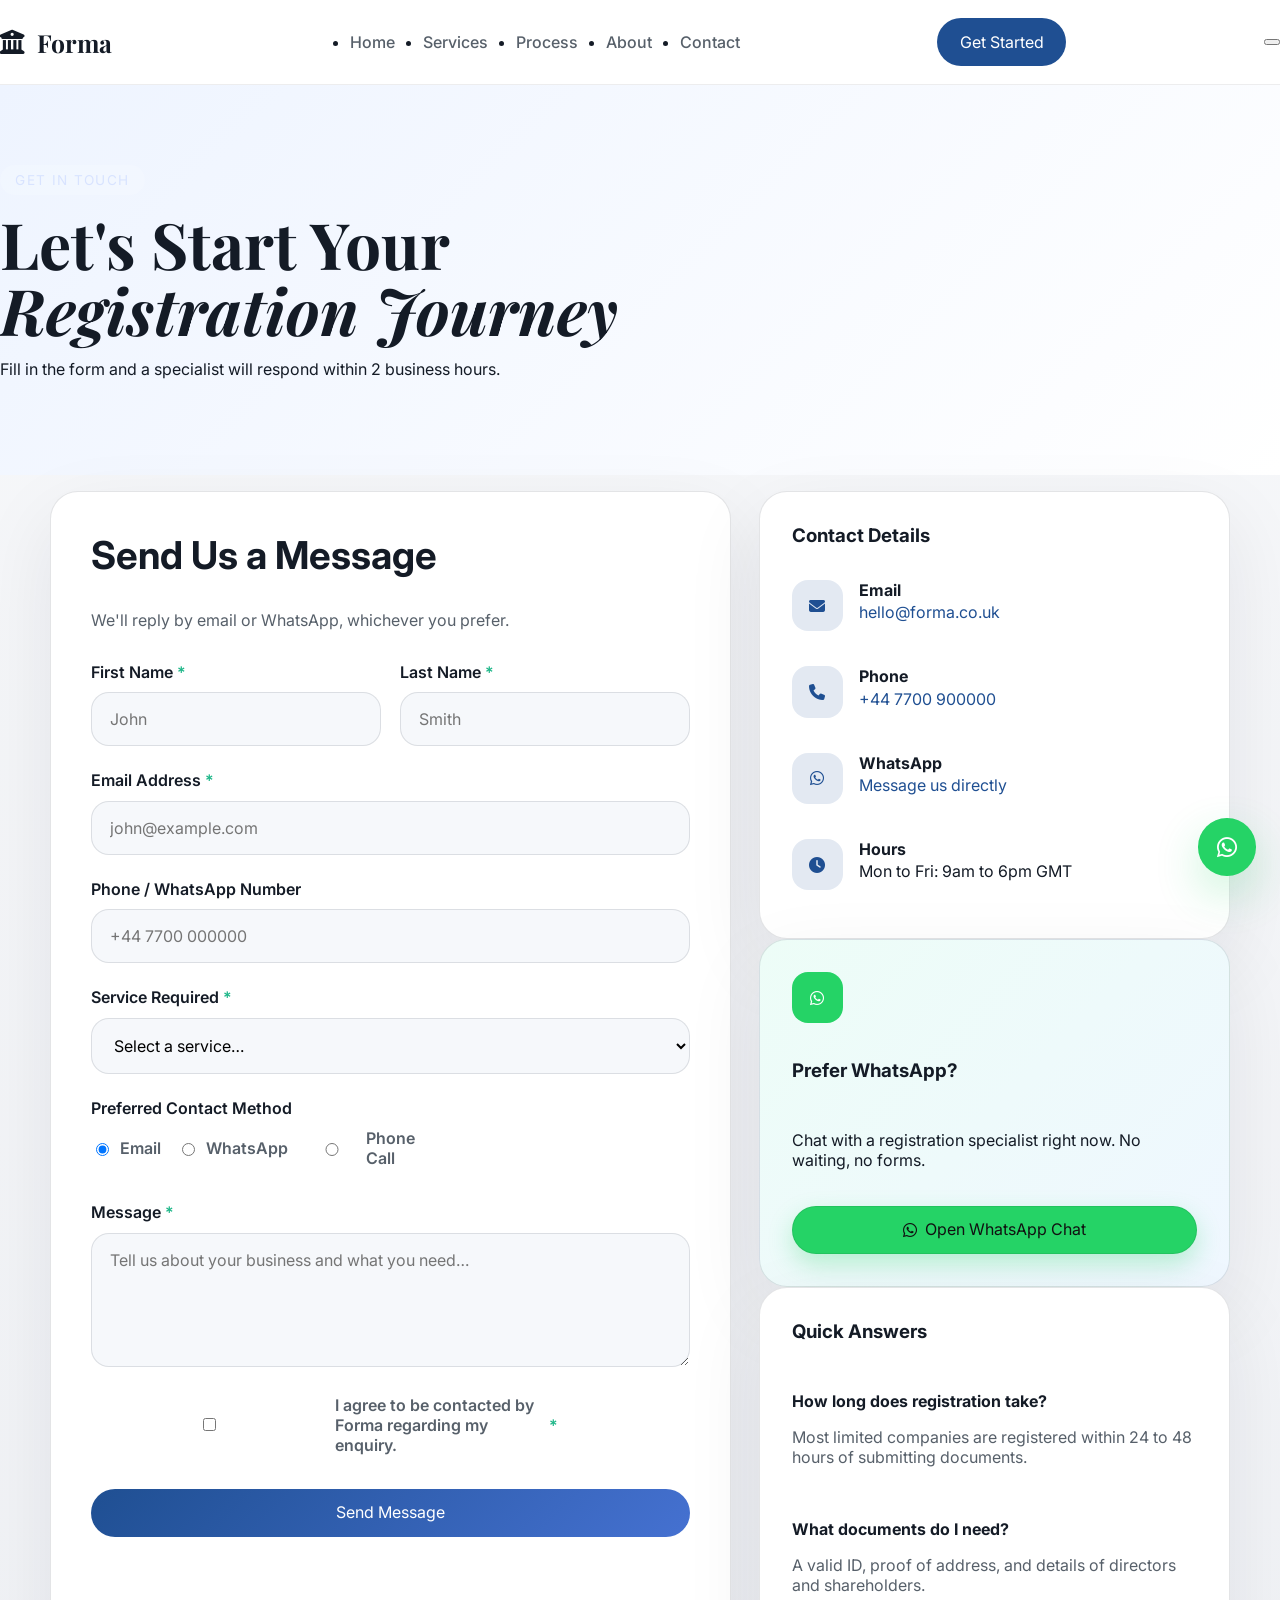
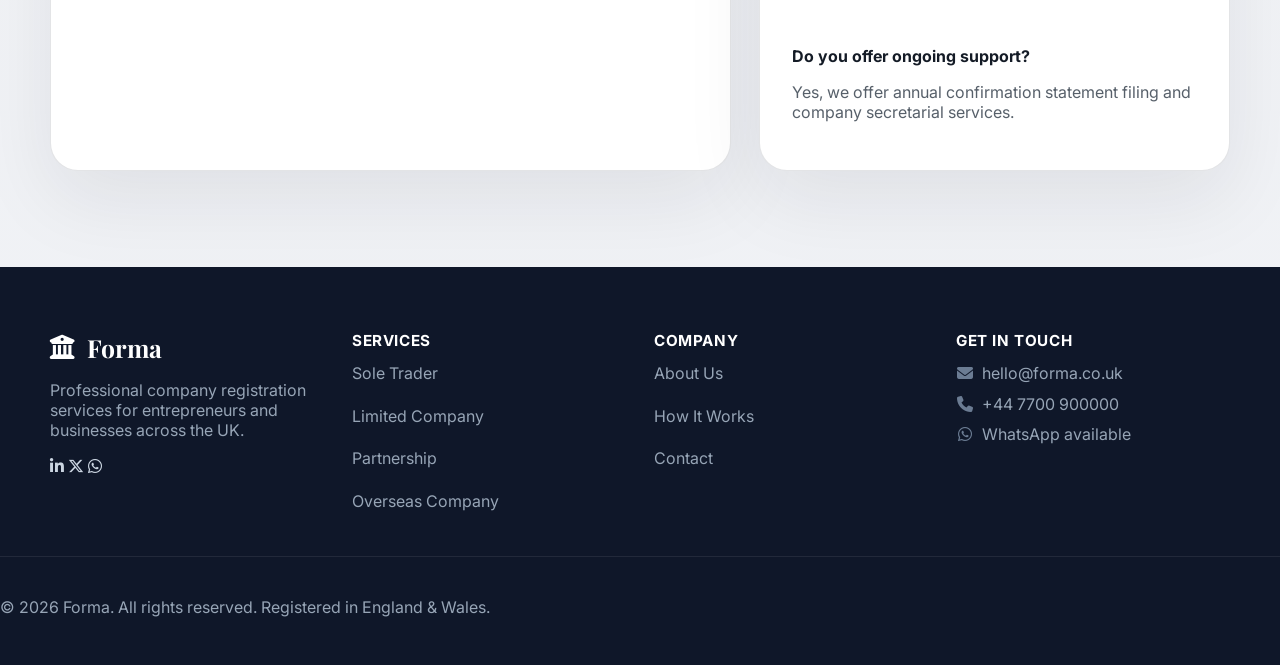
==== contact.html @ cb4d536a "Add Forma static site with S3 deployment Static marketing site for a fictional company formation fir" ====
<!DOCTYPE html>
<html lang="en">
<head>
  <meta charset="UTF-8" />
  <meta name="viewport" content="width=device-width, initial-scale=1.0" />
  <title>Contact Us | Forma</title>
  <meta name="description" content="Get in touch with Forma. Start your company registration or ask us anything." />
  <link rel="preconnect" href="https://fonts.googleapis.com" />
  <link rel="preconnect" href="https://fonts.gstatic.com" crossorigin />
  <link href="https://fonts.googleapis.com/css2?family=Playfair+Display:ital,wght@0,400;0,600;0,700;1,400;1,600&family=Inter:wght@300;400;500;600&display=swap" rel="stylesheet" />
  <link rel="stylesheet" href="https://cdnjs.cloudflare.com/ajax/libs/font-awesome/6.5.0/css/all.min.css" />
  <link rel="stylesheet" href="css/styles.css" />
</head>
<body>

  <!-- ===== NAVBAR ===== -->
  <nav class="navbar" id="navbar">
    <div class="nav-container">
      <a href="index.html" class="nav-logo">
        <i class="fas fa-building-columns"></i>
        <span>Forma</span>
      </a>
      <ul class="nav-links" id="navLinks">
        <li><a href="index.html">Home</a></li>
        <li><a href="index.html#services">Services</a></li>
        <li><a href="index.html#process">Process</a></li>
        <li><a href="index.html#about">About</a></li>
        <li><a href="contact.html" class="nav-active">Contact</a></li>
      </ul>
      <a href="contact.html" class="btn-nav">Get Started</a>
      <button class="hamburger" id="hamburger" aria-label="Open menu">
        <span></span><span></span><span></span>
      </button>
    </div>
  </nav>

  <!-- ===== PAGE HERO ===== -->
  <section class="page-hero">
    <div class="page-hero-inner">
      <span class="tag">Get In Touch</span>
      <h1>Let's Start Your<br /><em>Registration Journey</em></h1>
      <p>Fill in the form and a specialist will respond within 2 business hours.</p>
    </div>
  </section>

  <!-- ===== CONTACT SECTION ===== -->
  <section class="section contact-section">
    <div class="container contact-grid">

      <!-- Form -->
      <div class="form-wrap">
        <h2>Send Us a Message</h2>
        <p class="form-intro">We'll reply by email or WhatsApp, whichever you prefer.</p>

        <form id="contactForm" novalidate>

          <div class="form-row">
            <div class="form-group">
              <label for="firstName">First Name <span class="req">*</span></label>
              <input type="text" id="firstName" name="firstName" placeholder="John" required />
              <span class="err" id="firstNameErr"></span>
            </div>
            <div class="form-group">
              <label for="lastName">Last Name <span class="req">*</span></label>
              <input type="text" id="lastName" name="lastName" placeholder="Smith" required />
              <span class="err" id="lastNameErr"></span>
            </div>
          </div>

          <div class="form-group">
            <label for="email">Email Address <span class="req">*</span></label>
            <input type="email" id="email" name="email" placeholder="john@example.com" required />
            <span class="err" id="emailErr"></span>
          </div>

          <div class="form-group">
            <label for="phone">Phone / WhatsApp Number</label>
            <input type="tel" id="phone" name="phone" placeholder="+44 7700 000000" />
          </div>

          <div class="form-group">
            <label for="service">Service Required <span class="req">*</span></label>
            <select id="service" name="service" required>
              <option value="" disabled selected>Select a service…</option>
              <option value="sole-trader">Sole Trader Registration</option>
              <option value="limited-company">Limited Company Registration</option>
              <option value="partnership">Partnership Registration</option>
              <option value="overseas">Overseas Company (UK Branch)</option>
              <option value="other">Other / General Enquiry</option>
            </select>
            <span class="err" id="serviceErr"></span>
          </div>

          <div class="form-group">
            <label>Preferred Contact Method</label>
            <div class="radio-row">
              <label class="radio-opt"><input type="radio" name="contact" value="email" checked /> Email</label>
              <label class="radio-opt"><input type="radio" name="contact" value="whatsapp" /> WhatsApp</label>
              <label class="radio-opt"><input type="radio" name="contact" value="phone" /> Phone Call</label>
            </div>
          </div>

          <div class="form-group">
            <label for="message">Message <span class="req">*</span></label>
            <textarea id="message" name="message" rows="5" placeholder="Tell us about your business and what you need…" required></textarea>
            <span class="err" id="messageErr"></span>
          </div>

          <div class="form-group">
            <label class="checkbox-opt">
              <input type="checkbox" id="consent" name="consent" required />
              I agree to be contacted by Forma regarding my enquiry. <span class="req">*</span>
            </label>
            <span class="err" id="consentErr"></span>
          </div>

          <button type="submit" class="btn btn-primary btn-block" id="submitBtn">
            <span id="btnText">Send Message</span>
            <i class="fas fa-circle-notch fa-spin hidden" id="btnSpinner"></i>
          </button>
        </form>

        <!-- Success state -->
        <div class="form-success hidden" id="formSuccess">
          <i class="fas fa-circle-check"></i>
          <h3>Message Sent!</h3>
          <p>Thank you for reaching out. We'll be in touch within 2 business hours.</p>
          <a href="index.html" class="btn btn-ghost">Back to Home</a>
        </div>
      </div>

      <!-- Sidebar -->
      <aside class="contact-aside">

        <div class="info-card">
          <h3>Contact Details</h3>
          <div class="info-row">
            <div class="info-ico"><i class="fas fa-envelope"></i></div>
            <div><strong>Email</strong><a href="mailto:hello@forma.co.uk">hello@forma.co.uk</a></div>
          </div>
          <div class="info-row">
            <div class="info-ico"><i class="fas fa-phone"></i></div>
            <div><strong>Phone</strong><a href="tel:+447700900000">+44 7700 900000</a></div>
          </div>
          <div class="info-row">
            <div class="info-ico wa-ico"><i class="fab fa-whatsapp"></i></div>
            <div>
              <strong>WhatsApp</strong>
              <a href="https://wa.me/447700900000?text=Hello%20Forma%2C%20I%27d%20like%20to%20enquire%20about%20company%20registration." target="_blank" rel="noopener">Message us directly</a>
            </div>
          </div>
          <div class="info-row">
            <div class="info-ico"><i class="fas fa-clock"></i></div>
            <div><strong>Hours</strong><span>Mon to Fri: 9am to 6pm GMT</span></div>
          </div>
        </div>

        <div class="wa-card">
          <div class="wa-card-icon"><i class="fab fa-whatsapp"></i></div>
          <h3>Prefer WhatsApp?</h3>
          <p>Chat with a registration specialist right now. No waiting, no forms.</p>
          <a href="https://wa.me/447700900000?text=Hello%20Forma%2C%20I%27d%20like%20to%20enquire%20about%20company%20registration."
             target="_blank" rel="noopener" class="btn btn-wa btn-block">
            <i class="fab fa-whatsapp"></i> Open WhatsApp Chat
          </a>
        </div>

        <div class="info-card">
          <h3>Quick Answers</h3>
          <div class="faq-item">
            <strong>How long does registration take?</strong>
            <p>Most limited companies are registered within 24 to 48 hours of submitting documents.</p>
          </div>
          <div class="faq-item">
            <strong>What documents do I need?</strong>
            <p>A valid ID, proof of address, and details of directors and shareholders.</p>
          </div>
          <div class="faq-item">
            <strong>Do you offer ongoing support?</strong>
            <p>Yes, we offer annual confirmation statement filing and company secretarial services.</p>
          </div>
        </div>

      </aside>
    </div>
  </section>

  <!-- ===== FOOTER ===== -->
  <footer class="footer">
    <div class="container footer-grid">
      <div class="footer-brand">
        <a href="index.html" class="nav-logo">
          <i class="fas fa-building-columns"></i><span>Forma</span>
        </a>
        <p>Professional company registration services for entrepreneurs and businesses across the UK.</p>
        <div class="socials">
          <a href="#" aria-label="LinkedIn"><i class="fab fa-linkedin-in"></i></a>
          <a href="#" aria-label="Twitter / X"><i class="fab fa-x-twitter"></i></a>
          <a href="https://wa.me/447700900000" target="_blank" rel="noopener" aria-label="WhatsApp"><i class="fab fa-whatsapp"></i></a>
        </div>
      </div>
      <div class="footer-col">
        <h4>Services</h4>
        <ul>
          <li><a href="index.html#services">Sole Trader</a></li>
          <li><a href="index.html#services">Limited Company</a></li>
          <li><a href="index.html#services">Partnership</a></li>
          <li><a href="index.html#services">Overseas Company</a></li>
        </ul>
      </div>
      <div class="footer-col">
        <h4>Company</h4>
        <ul>
          <li><a href="index.html#about">About Us</a></li>
          <li><a href="index.html#process">How It Works</a></li>
          <li><a href="contact.html">Contact</a></li>
        </ul>
      </div>
      <div class="footer-col">
        <h4>Get In Touch</h4>
        <p><i class="fas fa-envelope"></i> hello@forma.co.uk</p>
        <p><i class="fas fa-phone"></i> +44 7700 900000</p>
        <p><i class="fab fa-whatsapp"></i> WhatsApp available</p>
      </div>
    </div>
    <div class="footer-bottom">
      <p>&copy; 2026 Forma. All rights reserved. Registered in England &amp; Wales.</p>
    </div>
  </footer>

  <!-- ===== WHATSAPP FLOAT ===== -->
  <a href="https://wa.me/447700900000?text=Hello%20Forma%2C%20I%27d%20like%20to%20enquire%20about%20company%20registration."
     class="wa-float" target="_blank" rel="noopener" aria-label="Chat on WhatsApp">
    <i class="fab fa-whatsapp"></i>
    <span class="wa-tooltip">Chat with us!</span>
  </a>

  <script src="js/main.js"></script>
</body>
</html>
---- css/styles.css ----
:root {
  --bg: #f4f6f8;
  --surface: #ffffff;
  --text: #141b26;
  --muted: #57606a;
  --primary: #1f4f92;
  --primary-2: #4571d1;
  --accent: #1fb789;
  --border: rgba(31, 36, 48, 0.12);
  --shadow: 0 28px 80px rgba(20, 27, 38, 0.08);
}

* {
  box-sizing: border-box;
}

html {
  scroll-behavior: smooth;
}

body {
  margin: 0;
  font-family: 'Inter', sans-serif;
  color: var(--text);
  background: linear-gradient(180deg, #f7f8fa 0%, #eef0f4 100%);
}

a {
  color: inherit;
  text-decoration: none;
}

img {
  width: 100%;
  display: block;
}

button,
input,
textarea,
select {
  font: inherit;
}

.container {
  width: min(1180px, calc(100% - 2rem));
  margin: 0 auto;
}

.navbar {
  position: sticky;
  top: 0;
  z-index: 50;
  background: rgba(255, 255, 255, 0.94);
  backdrop-filter: blur(12px);
  border-bottom: 1px solid rgba(31, 36, 48, 0.08);
}

.nav-container {
  display: flex;
  align-items: center;
  justify-content: space-between;
  gap: 1rem;
  padding: 1rem 0;
}

.nav-logo {
  display: inline-flex;
  align-items: center;
  gap: 0.75rem;
  font-family: 'Playfair Display', serif;
  font-size: 1.55rem;
  font-weight: 700;
  color: var(--text);
}

.nav-links {
  display: flex;
  align-items: center;
  gap: 1.75rem;
  flex-wrap: wrap;
}

.nav-links a {
  color: var(--muted);
  font-weight: 500;
  transition: color 0.2s ease;
}

.nav-links a:hover,
.nav-active {
  color: var(--primary);
}

.btn-nav,
.btn {
  display: inline-flex;
  align-items: center;
  justify-content: center;
  gap: 0.5rem;
  border-radius: 999px;
  border: none;
  cursor: pointer;
  transition: transform 0.25s ease, box-shadow 0.25s ease, background 0.25s ease;
}

.btn-nav {
  padding: 0.9rem 1.4rem;
  background: var(--primary);
  color: #fff;
}

.btn-nav:hover,
.btn:hover {
  transform: translateY(-2px);
}

.hero {
  position: relative;
  min-height: 85vh;
  display: flex;
  align-items: center;
  padding: 3rem 0 5rem;
}

.hero-bg-wrap {
  position: absolute;
  inset: 0;
  overflow: hidden;
  z-index: 0;
}

.hero-img {
  width: 100%;
  height: 100%;
  object-fit: cover;
  filter: brightness(0.55);
}

.hero-overlay {
  position: absolute;
  inset: 0;
  background: linear-gradient(180deg, rgba(15, 25, 45, 0.55), rgba(15, 25, 45, 0.8));
}

.hero-content {
  position: relative;
  z-index: 1;
  max-width: 720px;
  color: #fff;
  margin-left: 2rem;
}

.badge,
.tag {
  display: inline-flex;
  align-items: center;
  gap: 0.45rem;
  padding: 0.45rem 0.95rem;
  border-radius: 999px;
  background: rgba(255, 255, 255, 0.14);
  color: #d8e3ff;
  font-size: 0.85rem;
  letter-spacing: 0.1em;
  text-transform: uppercase;
}

.hero h1,
.section-head h2,
.page-hero h1 {
  font-family: 'Playfair Display', serif;
  line-height: 1.03;
}

.hero h1 {
  font-size: clamp(3rem, 5vw, 4.5rem);
  margin: 1.2rem 0 1rem;
}

.hero p {
  font-size: 1.05rem;
  max-width: 36rem;
  color: #d9e3ff;
  margin-bottom: 2rem;
}

.hero-btns {
  display: flex;
  flex-wrap: wrap;
  gap: 1rem;
}

.btn-primary {
  background: linear-gradient(135deg, var(--primary), var(--primary-2));
  color: #fff;
  padding: 0.95rem 1.8rem;
}

.btn-ghost {
  background: rgba(255, 255, 255, 0.14);
  color: #fff;
  border: 1px solid rgba(255, 255, 255, 0.28);
  padding: 0.95rem 1.8rem;
}

.section {
  padding: 6rem 0;
}

.section-alt {
  background: #eef2f8;
}

.section-head {
  max-width: 680px;
  margin-bottom: 2.5rem;
}

.section-head h2 {
  font-size: clamp(2.4rem, 4vw, 3.4rem);
  margin: 1rem 0 1rem;
}

.section-head p {
  color: var(--muted);
  font-size: 1rem;
  line-height: 1.8;
}

.cards-grid,
.process-row,
.about-grid,
.testi-grid,
.footer-grid,
.contact-grid {
  display: grid;
  gap: 1.75rem;
}

.cards-grid {
  grid-template-columns: repeat(4, minmax(0, 1fr));
}

.card,
.card-featured,
.testi-card,
.info-card,
.wa-card,
.form-wrap,
.footer-col {
  background: #fff;
  border: 1px solid var(--border);
  border-radius: 28px;
  box-shadow: var(--shadow);
  padding: 2rem;
}

.card-featured {
  border-color: rgba(31, 36, 48, 0.12);
  background: linear-gradient(180deg, #ffffff 0%, #f8fbff 100%);
}

.card-icon,
.highlight i,
.info-ico,
.wa-card-icon {
  width: 3.2rem;
  height: 3.2rem;
  display: grid;
  place-items: center;
  border-radius: 16px;
  background: rgba(31, 79, 146, 0.12);
  color: var(--primary);
  margin-bottom: 1rem;
}

.card h3,
.process-step h3,
.about-body h2,
.testi-card p,
.footer-col h4,
.info-card h3,
.wa-card h3 {
  margin: 0 0 0.85rem;
}

.card p,
.testi-card p,
.about-body p,
.section-head p,
.info-card p,
.faq-item p,
.footer-col ul li,
.about-body span,
.footer-bottom p {
  color: var(--muted);
}

.check-list {
  list-style: none;
  padding: 0;
  margin: 1.25rem 0 0;
}

.check-list li {
  position: relative;
  padding-left: 1.6rem;
  margin-bottom: 0.75rem;
}

.check-list li::before {
  content: '\f00c';
  font-family: 'Font Awesome 6 Free';
  font-weight: 900;
  position: absolute;
  left: 0;
  top: 0.05rem;
  color: var(--accent);
  font-size: 0.9rem;
}

.process-row {
  grid-template-columns: repeat(4, minmax(0, 1fr));
  align-items: start;
}

.process-step {
  background: #fff;
  border: 1px solid rgba(31, 36, 48, 0.08);
  border-radius: 24px;
  padding: 2rem;
}

.step-num {
  display: inline-flex;
  align-items: center;
  justify-content: center;
  width: 3rem;
  height: 3rem;
  border-radius: 18px;
  background: var(--primary);
  color: #fff;
  font-weight: 700;
  margin-bottom: 1.2rem;
}

.process-arrow {
  display: none;
}

.about-grid {
  grid-template-columns: 1.1fr 0.9fr;
  align-items: center;
}

.about-img-wrap {
  position: relative;
  border-radius: 28px;
  overflow: hidden;
}

.about-pill {
  position: absolute;
  right: 1rem;
  bottom: 1rem;
  display: inline-flex;
  flex-direction: column;
  gap: 0.25rem;
  padding: 1rem 1.2rem;
  border-radius: 22px;
  background: rgba(31, 79, 146, 0.95);
  color: #fff;
  box-shadow: 0 20px 60px rgba(31, 79, 146, 0.18);
}

.about-pill strong {
  font-size: 1.2rem;
}

.highlights {
  display: grid;
  gap: 1rem;
  margin: 2rem 0;
}

.highlight {
  display: flex;
  gap: 1rem;
  align-items: flex-start;
}

.highlight div strong {
  display: block;
  margin-bottom: 0.35rem;
}

.testi-grid {
  grid-template-columns: repeat(3, minmax(0, 1fr));
}

.testi-card {
  padding: 2.2rem;
}

.stars {
  color: #ffba00;
  margin-bottom: 1rem;
  font-size: 1rem;
}

.testi-author {
  display: flex;
  align-items: center;
  gap: 1rem;
  margin-top: 1.5rem;
}

.testi-author img {
  width: 3rem;
  height: 3rem;
  border-radius: 50%;
}

.cta-banner {
  background: linear-gradient(135deg, #1f4f92, #4571d1);
  color: #fff;
  padding: 4.5rem 0;
  border-radius: 36px;
  margin: 4rem 0;
}

.cta-banner .container {
  display: flex;
  align-items: center;
  justify-content: space-between;
  gap: 2rem;
}

.cta-banner h2 {
  font-size: clamp(2rem, 3vw, 3rem);
  margin: 0 0 0.5rem;
}

.cta-btns {
  display: flex;
  flex-wrap: wrap;
  gap: 1rem;
}

.btn-wa {
  background: #25d366;
  color: #111;
}

.footer {
  padding: 4rem 0 2rem;
  background: #0f1729;
  color: #cbd5e1;
}

.footer-grid {
  grid-template-columns: repeat(4, minmax(0, 1fr));
}

.footer-brand p,
.footer-col p,
.footer-col li,
.footer-bottom p {
  color: #97a5b6;
}

.footer-col ul {
  list-style: none;
  padding: 0;
  margin: 0;
}

.footer-col li {
  margin-bottom: 0.85rem;
}

.footer-bottom {
  margin-top: 2rem;
  padding-top: 1.5rem;
  border-top: 1px solid rgba(255, 255, 255, 0.08);
}

.page-hero {
  background: linear-gradient(135deg, #eef4ff 0%, #ffffff 100%);
  padding: 5rem 0;
}

.page-hero-inner {
  max-width: 720px;
}

.page-hero h1 {
  font-size: clamp(2.8rem, 5vw, 4rem);
  margin: 1rem 0;
}

.contact-section {
  padding-top: 1rem;
}

.contact-grid {
  grid-template-columns: 1.3fr 0.9fr;
}

.form-wrap {
  padding: 2.5rem;
}

.form-wrap h2 {
  margin-top: 0;
  font-size: 2.4rem;
}

.form-intro {
  color: var(--muted);
  margin-bottom: 2rem;
}

.form-row {
  display: grid;
  grid-template-columns: repeat(2, minmax(0, 1fr));
  gap: 1.2rem;
}

.form-group {
  margin-bottom: 1.5rem;
}

label {
  display: block;
  margin-bottom: 0.65rem;
  font-weight: 600;
}

input,
textarea,
select {
  width: 100%;
  border: 1px solid rgba(31, 36, 48, 0.12);
  border-radius: 18px;
  background: #f6f8fb;
  padding: 1rem 1.1rem;
  outline: none;
  transition: border-color 0.2s ease, box-shadow 0.2s ease;
}

input:focus,
textarea:focus,
select:focus {
  border-color: var(--primary);
  box-shadow: 0 0 0 4px rgba(31, 79, 146, 0.1);
}

textarea {
  resize: vertical;
}

.req {
  color: var(--accent);
}

.radio-row {
  display: flex;
  gap: 1rem;
  flex-wrap: wrap;
}

.radio-opt,
.checkbox-opt {
  display: inline-flex;
  align-items: center;
  gap: 0.5rem;
  color: var(--muted);
}

.btn-block {
  width: 100%;
}

.form-success,
.hidden {
  display: none;
}

.form-success {
  background: #f0fcf7;
  border: 1px solid rgba(31, 183, 137, 0.18);
  padding: 2rem;
  border-radius: 24px;
  text-align: center;
}

.form-success h3 {
  margin: 1rem 0 0.5rem;
}

.form-success p {
  margin: 0 0 1.5rem;
}

.info-card,
.wa-card {
  display: flex;
  flex-direction: column;
  gap: 1.2rem;
}

.info-row {
  display: grid;
  grid-template-columns: auto 1fr;
  gap: 1rem;
  align-items: start;
}

.info-ico,
.wa-card-icon {
  min-width: 3rem;
  min-height: 3rem;
  display: grid;
  place-items: center;
  border-radius: 16px;
  background: rgba(31, 79, 146, 0.12);
  color: var(--primary);
}

.wa-card {
  background: linear-gradient(135deg, #edfdf7, #eff7ff);
}

.wa-card-icon {
  background: #25d366;
  color: #fff;
}

.wa-card h3 {
  margin-top: 0;
}

.faq-item {
  margin-top: 1rem;
}

.faq-item strong {
  display: block;
  margin-bottom: 0.4rem;
}

.wa-float {
  position: fixed;
  right: 1.5rem;
  bottom: 1.5rem;
  width: 3.8rem;
  height: 3.8rem;
  border-radius: 50%;
  background: #25d366;
  color: #fff;
  display: grid;
  place-items: center;
  text-decoration: none;
  box-shadow: 0 18px 45px rgba(37, 211, 102, 0.24);
  z-index: 60;
}

.wa-tooltip {
  position: absolute;
  right: 110%;
  top: 50%;
  transform: translateY(-50%);
  padding: 0.75rem 1rem;
  border-radius: 16px;
  background: rgba(17, 24, 39, 0.95);
  color: #fff;
  white-space: nowrap;
  opacity: 0;
  pointer-events: none;
  transition: opacity 0.2s ease;
}

.wa-float:hover .wa-tooltip {
  opacity: 1;
}

.footer-bottom {
  display: flex;
  justify-content: space-between;
  align-items: center;
  gap: 1rem;
}

@media (max-width: 1100px) {
  .cards-grid,
  .testi-grid,
  .footer-grid {
    grid-template-columns: repeat(2, minmax(0, 1fr));
  }

  .about-grid,
  .contact-grid,
  .cta-banner .container {
    grid-template-columns: 1fr;
  }
}

@media (max-width: 760px) {
  .nav-container {
    flex-direction: column;
    align-items: stretch;
  }

  .nav-links {
    justify-content: center;
  }

  .hero {
    min-height: 70vh;
  }

  .hero-content {
    margin-left: 0;
    padding: 4rem 0 3rem;
  }

  .hero h1 {
    font-size: clamp(2.4rem, 9vw, 3.4rem);
  }

  .card,
  .card-featured,
  .process-step,
  .info-card,
  .wa-card,
  .footer-col {
    padding: 1.7rem;
  }

  .form-row {
    grid-template-columns: 1fr;
  }

  .footer-bottom {
    flex-direction: column;
    text-align: center;
  }

  .wa-tooltip {
    display: none;
  }
}

/* ─────────────────────────────────────────────────────────────────────────
   Layout polish: buttons, hero stats, CTA banner, contact rows, float
   ───────────────────────────────────────────────────────────────────────── */

.btn {
  min-height: 3rem;
  padding: 0.85rem 1.6rem;
  line-height: 1.1;
}

.btn:focus-visible,
.btn-nav:focus-visible,
.wa-float:focus-visible {
  outline: 3px solid rgba(31, 79, 146, 0.45);
  outline-offset: 3px;
}

.hero-btns,
.cta-btns {
  align-items: center;
  gap: 0.9rem;
}

.hero-btns .btn,
.cta-btns .btn {
  min-width: 11.5rem;
}

.btn-wa {
  border: 1px solid rgba(0, 0, 0, 0.08);
  box-shadow: 0 10px 24px rgba(37, 211, 102, 0.28);
}

.btn-wa:hover {
  box-shadow: 0 14px 30px rgba(37, 211, 102, 0.36);
}

/* Hero stat row had no styles upstream and collided with the buttons */
.hero-stats {
  display: flex;
  flex-wrap: wrap;
  align-items: center;
  gap: 1.1rem 2rem;
  margin-top: 2.25rem;
  padding-top: 1.5rem;
  border-top: 1px solid rgba(255, 255, 255, 0.18);
  max-width: 36rem;
}

.stat {
  display: flex;
  flex-direction: column;
  gap: 0.15rem;
}

.stat strong {
  font-size: 1.4rem;
  line-height: 1.1;
  color: #fff;
}

.stat span {
  font-size: 0.8rem;
  color: rgba(217, 227, 255, 0.75);
}

.stat-sep {
  width: 1px;
  height: 2.3rem;
  background: rgba(255, 255, 255, 0.18);
}

/* CTA banner: one copy block plus an even stack of actions */
.cta-banner .container {
  flex-wrap: wrap;
  gap: 1.75rem 2.5rem;
}

.cta-copy {
  flex: 1 1 24rem;
  min-width: 0;
}

.cta-copy h2 {
  margin: 0 0 0.6rem;
}

.cta-copy p {
  max-width: 34rem;
}

.cta-btns {
  flex: 0 0 auto;
  flex-direction: column;
  align-items: stretch;
  justify-content: center;
  min-width: 13.5rem;
}

.cta-btns .btn {
  width: 100%;
  white-space: nowrap;
}

/* Contact detail rows: label above value instead of running together */
.info-row > div {
  min-width: 0;
}

.info-row strong {
  display: block;
  margin-bottom: 0.15rem;
}

.info-row a {
  display: block;
  color: var(--primary);
  overflow-wrap: anywhere;
}

/* Two stacked full width buttons need breathing room */
.btn-block + .btn-block {
  margin-top: 0.75rem;
}

/* WhatsApp float: safe areas, clear of the footer, calmer motion */
.wa-float {
  right: max(1.5rem, env(safe-area-inset-right));
  bottom: max(1.5rem, env(safe-area-inset-bottom));
  width: 3.6rem;
  height: 3.6rem;
  font-size: 1.45rem;
  transition: transform 0.2s ease, box-shadow 0.2s ease;
}

.wa-float:hover {
  transform: translateY(-2px);
}

@media (max-width: 1100px) {
  .cta-copy {
    flex-basis: 100%;
  }

  .cta-btns {
    flex-direction: row;
    flex-wrap: nowrap;
    width: 100%;
  }

  .cta-btns .btn {
    flex: 1 1 0;
    width: auto;
    min-width: 0;
  }
}

@media (max-width: 760px) {
  .hero-stats {
    gap: 1.25rem 1.5rem;
  }

  .stat-sep {
    display: none;
  }

  .stat strong {
    font-size: 1.2rem;
  }

  .cta-btns {
    flex-direction: column;
  }

  .footer-bottom {
    padding-bottom: 5rem;
  }

  .wa-float {
    right: max(1rem, env(safe-area-inset-right));
    bottom: max(1rem, env(safe-area-inset-bottom));
    width: 3.3rem;
    height: 3.3rem;
    font-size: 1.3rem;
  }
}

@media (prefers-reduced-motion: reduce) {
  .btn,
  .btn-nav,
  .wa-float {
    transition: none;
  }

  .btn:hover,
  .btn-nav:hover,
  .wa-float:hover {
    transform: none;
  }
}

/* ─────────────────────────────────────────────────────────────────────────
   Footer columns were inheriting the white card style from .info-card,
   which painted white blocks onto the dark footer.
   ───────────────────────────────────────────────────────────────────────── */
.footer .footer-col {
  background: transparent;
  border: 0;
  border-radius: 0;
  box-shadow: none;
  padding: 0;
}

.footer-col h4 {
  color: #fff;
  font-size: 0.95rem;
  letter-spacing: 0.04em;
  text-transform: uppercase;
}

.footer-col ul {
  display: grid;
  gap: 0.55rem;
}

.footer-col li a {
  color: #97a5b6;
  text-decoration: none;
}

.footer-col li a:hover {
  color: #fff;
}

.footer-col p {
  display: flex;
  align-items: center;
  gap: 0.55rem;
  margin: 0 0 0.65rem;
}

.footer-col p i {
  width: 1.1rem;
  text-align: center;
  color: #6b7c93;
}

.footer .nav-logo,
.footer .nav-logo span {
  color: #fff;
}
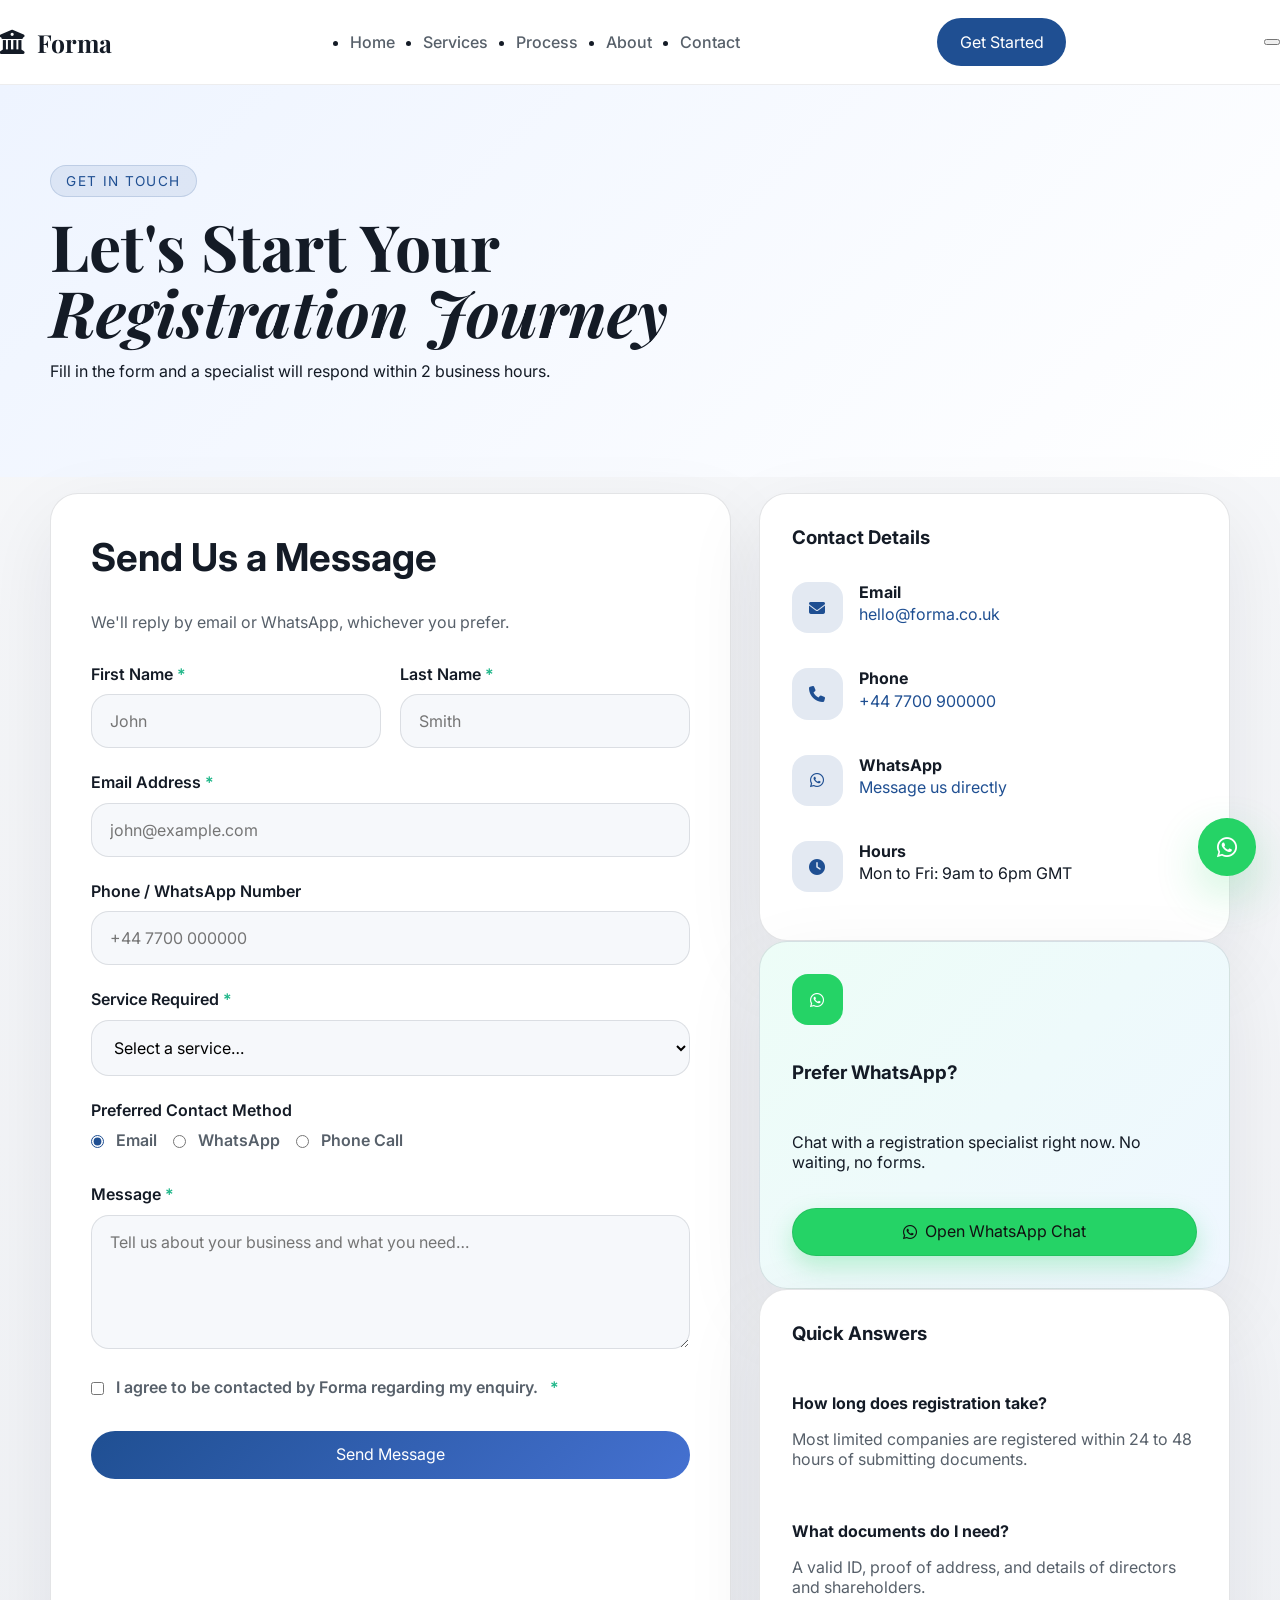
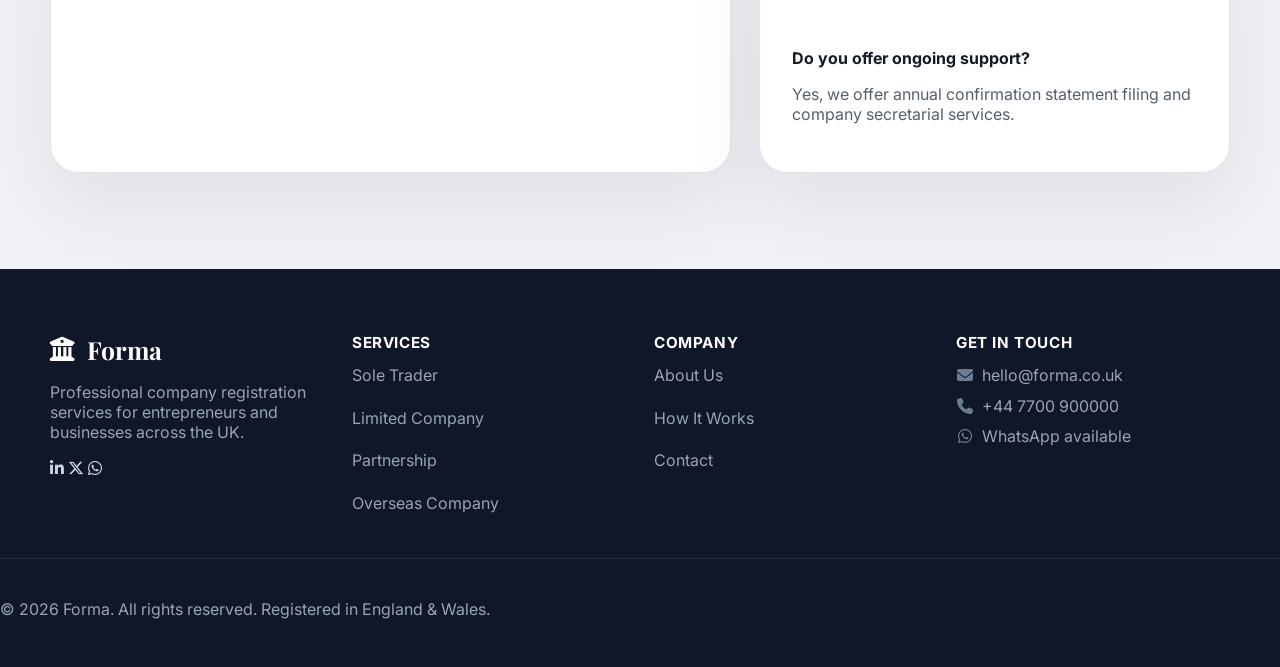
==== commit 09f9e7da: "Bust the stylesheet cache for the layout fixes The live stylesheet is served immutable for a year, s" ====
--- a/contact.html
+++ b/contact.html
@@ -9,7 +9,7 @@
   <link rel="preconnect" href="https://fonts.gstatic.com" crossorigin />
   <link href="https://fonts.googleapis.com/css2?family=Playfair+Display:ital,wght@0,400;0,600;0,700;1,400;1,600&family=Inter:wght@300;400;500;600&display=swap" rel="stylesheet" />
   <link rel="stylesheet" href="https://cdnjs.cloudflare.com/ajax/libs/font-awesome/6.5.0/css/all.min.css" />
-  <link rel="stylesheet" href="css/styles.css" />
+  <link rel="stylesheet" href="css/styles.css?v=2" />
 </head>
 <body>
 
--- a/css/styles.css
+++ b/css/styles.css
@@ -1003,3 +1003,71 @@
 .footer .nav-logo span {
   color: #fff;
 }
+
+/* ─────────────────────────────────────────────────────────────────────────
+   Fixes found while capturing screenshots
+   ───────────────────────────────────────────────────────────────────────── */
+
+/* .tag inherited the translucent white pill meant for the dark hero, so it
+   was near invisible on the light section backgrounds. */
+.tag {
+  background: rgba(31, 79, 146, 0.09);
+  border: 1px solid rgba(31, 79, 146, 0.16);
+  color: var(--primary);
+}
+
+/* The global input rule sets width 100%, which stretched checkboxes and
+   radios across the row and pushed their labels away from them. */
+input[type="checkbox"],
+input[type="radio"] {
+  width: auto;
+  flex: 0 0 auto;
+  margin: 0;
+  accent-color: var(--primary);
+}
+
+.checkbox-opt,
+.radio-opt {
+  align-items: flex-start;
+  gap: 0.75rem;
+  cursor: pointer;
+}
+
+.checkbox-opt input[type="checkbox"],
+.radio-opt input[type="radio"] {
+  margin-top: 0.3rem;
+}
+
+/* .page-hero-inner had no container width, so the heading sat flush against
+   the left edge of the viewport instead of lining up with the navbar. */
+.page-hero .page-hero-inner {
+  width: min(1180px, calc(100% - 2rem));
+  max-width: min(1180px, calc(100% - 2rem));
+  margin: 0 auto;
+}
+
+.page-hero h1,
+.page-hero p {
+  max-width: 42rem;
+}
+
+/* On short viewports the hero content grew past the 85vh box and the white
+   statistic labels spilled onto the light section below. Let it size itself. */
+@media (max-height: 760px) {
+  .hero {
+    min-height: auto;
+  }
+}
+
+/* The primary button used the same blue as the banner behind it and all but
+   disappeared. Invert it there so the two actions read as equals. */
+.cta-banner .btn-primary {
+  background: #fff;
+  color: var(--primary);
+  box-shadow: 0 10px 24px rgba(6, 20, 45, 0.22);
+}
+
+.cta-banner .btn-primary:hover {
+  background: #eef4ff;
+  box-shadow: 0 14px 30px rgba(6, 20, 45, 0.3);
+}
